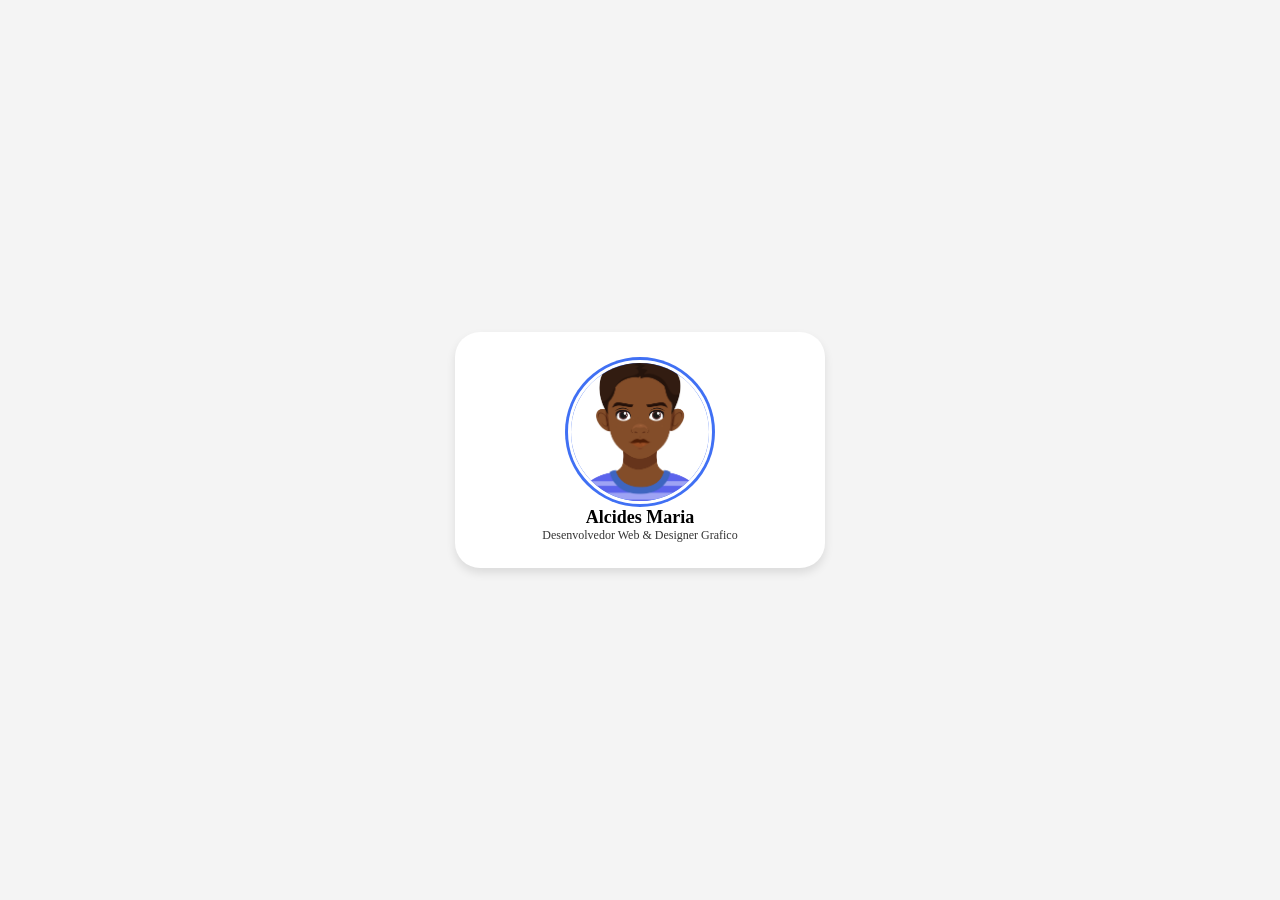
==== card-profile/index.html @ 70fa707d "Iniciando novo projeto" ====
<!DOCTYPE html>
<html lang="en">
<head>
    <meta charset="UTF-8">
    <meta name="viewport" content="width=device-width, initial-scale=1.0">
    <title>Profile Card</title>
    <link rel="stylesheet" href="style.css">
    <link href='https://unpkg.com/boxicons@2.1.4/css/boxicons.min.css' rel=""
</head>
<body>
    <div class="profile-card">
        <div class="image">
            <img class="profile-image" src="profile.jpg" alt="">
        </div>

        <div class="text-data">
            <span class="name">Alcides Maria</span>
            <span class="job">Desenvolvedor Web & Designer Grafico</span>
        </div>

        <div class="media">
            <div class="icon">
                <i class='bx bxl-facebook-circle' ></i>
            </div>
            <div class="icon">
                <i class='bx bxl-twitter' ></i>
            </div>
            <div class="icon">
                <i class='bx bxl-instagram' ></i>
            </div>
            <div class="icon">
                <i class='bx bxl-youtube' ></i>
        </div>
    </div>
</body>
</html>
---- card-profile/style.css ----
*{
    margin: 0;
    padding: 0;
    box-sizing: border-box;
    font-family: Poppins;
}
body{
    display: flex;
    height: 100vh;
    align-items: center;
    justify-content: center;
    background-color: #f4f4f4;
}
.profile-card{
    display: flex;
    flex-direction: column;
    align-items: center;
    max-width: 370px;
    width: 100%;
    border-radius: 25px;
    padding: 25px;
    background-color: #fff;
    box-shadow: 0px 5px 10px rgba(0, 0, 0, 0.1);
}

.image{ 
    display: flex;
    position: relative;
    width: 150px;
    height: 150px;
    padding: 3px;
    border-radius: 50%;
    background-color: #4070f4;
}
.image .profile-image{
    width: 100%;
    height: 100%;
    object-fit: cover;
    object-position: center;
    border-radius: 50%;
    border: 3px solid #fff;   
}

.profile-card .text-data{
    display: flex;
    flex-direction: column;
    align-items: center;
}
.text-data .name{
    font-size: 18px;
    font-weight: 600;
}
.text-data .job{
    font-size: 12px;
    font-weight: 300;
    color: #333;
}
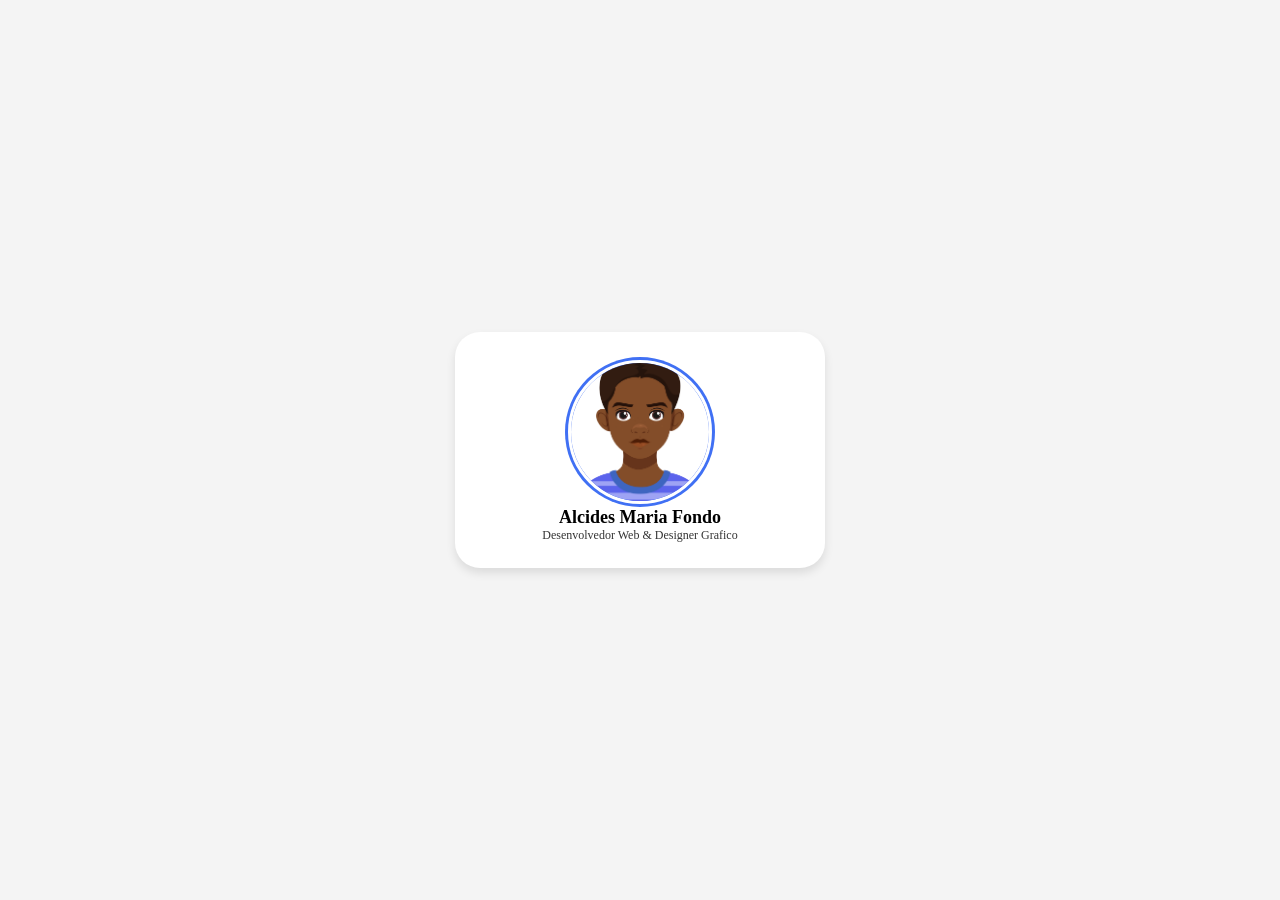
==== commit 8aca0603: "Testando uma alteracao" ====
--- a/card-profile/index.html
+++ b/card-profile/index.html
@@ -14,7 +14,7 @@
         </div>
 
         <div class="text-data">
-            <span class="name">Alcides Maria</span>
+            <span class="name">Alcides Maria Fondo</span>
             <span class="job">Desenvolvedor Web & Designer Grafico</span>
         </div>
 
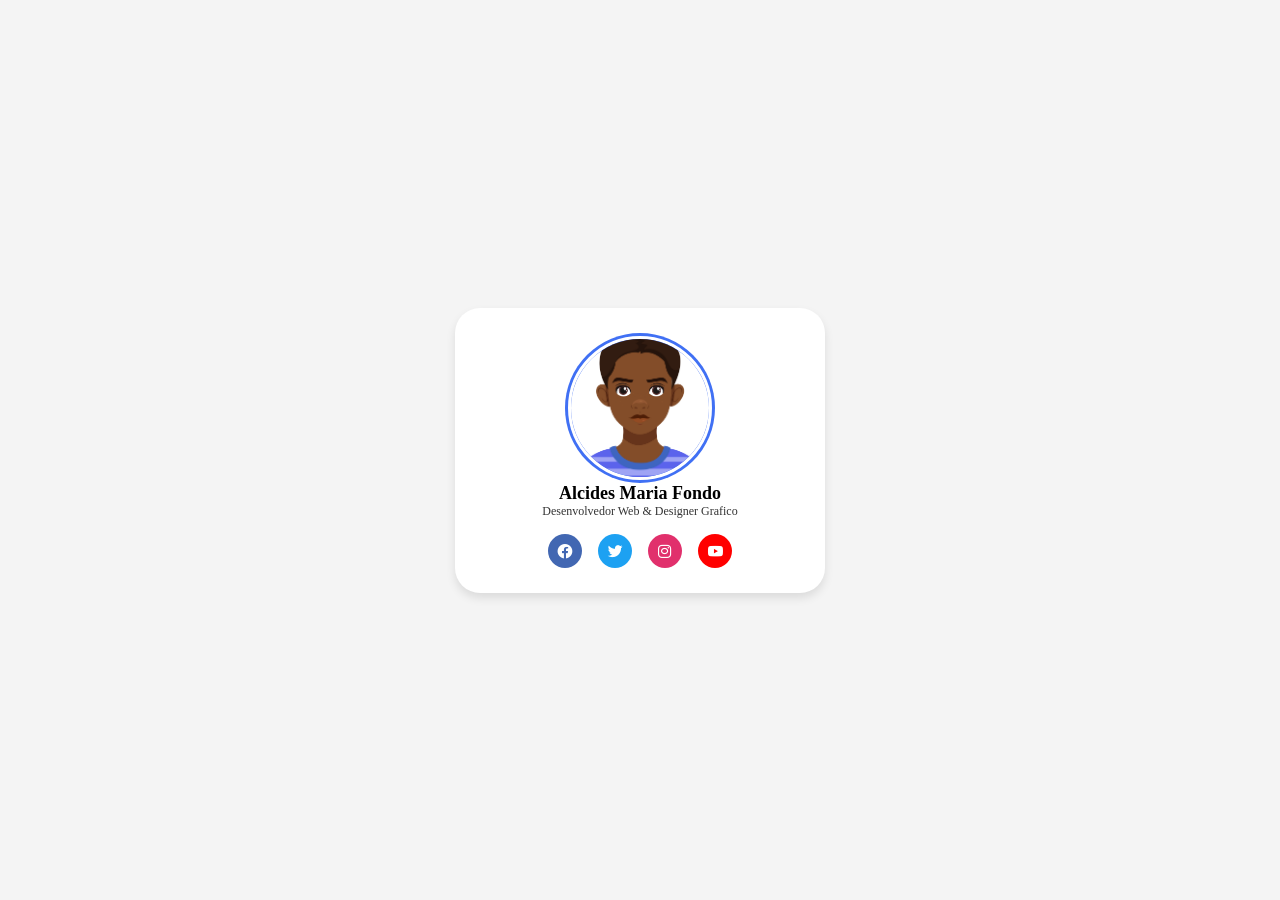
==== commit e76fbf4a: "Continuando o projeto" ====
--- a/card-profile/index.html
+++ b/card-profile/index.html
@@ -5,7 +5,9 @@
     <meta name="viewport" content="width=device-width, initial-scale=1.0">
     <title>Profile Card</title>
     <link rel="stylesheet" href="style.css">
-    <link href='https://unpkg.com/boxicons@2.1.4/css/boxicons.min.css' rel=""
+    
+    <link href='https://unpkg.com/boxicons@2.1.4/css/boxicons.min.css' rel='stylesheet'
+    />
 </head>
 <body>
     <div class="profile-card">
@@ -18,19 +20,20 @@
             <span class="job">Desenvolvedor Web & Designer Grafico</span>
         </div>
 
-        <div class="media">
-            <div class="icon">
+        <div class="media-buttons">
+            <a class="link" style="background: #4267b2 ;" href="#">
                 <i class='bx bxl-facebook-circle' ></i>
-            </div>
-            <div class="icon">
+            </a>
+            <a class="link" style="background: #1da1f2;" href="#">
                 <i class='bx bxl-twitter' ></i>
-            </div>
-            <div class="icon">
+            </a>
+            <a class="link" style="background: #e1306c;" href="#">
                 <i class='bx bxl-instagram' ></i>
-            </div>
-            <div class="icon">
-                <i class='bx bxl-youtube' ></i>
-        </div>
+            </a>
+            <a class="link" style="background: #ff0000;" href="#">
+                <i class='bx bxl-youtube'></i>
+            </a>
+            
     </div>
 </body>
 </html>
--- a/card-profile/style.css
+++ b/card-profile/style.css
@@ -54,4 +54,26 @@
     font-size: 12px;
     font-weight: 300;
     color: #333;
+}
+
+.profile-card .media-buttons{
+    display: flex;
+    align-items: center;
+    margin-top: 15px;
+}
+
+
+
+.media-buttons .link{
+    display: flex;
+    justify-content: center;
+    align-items: center;
+    text-decoration: none;
+    margin: 0px 8px ;
+    width: 34px;
+    height: 34px;
+    background-color:#4070f4;
+    border-radius: 50%;
+    font-size: 18px;
+    color: #fff;
 }
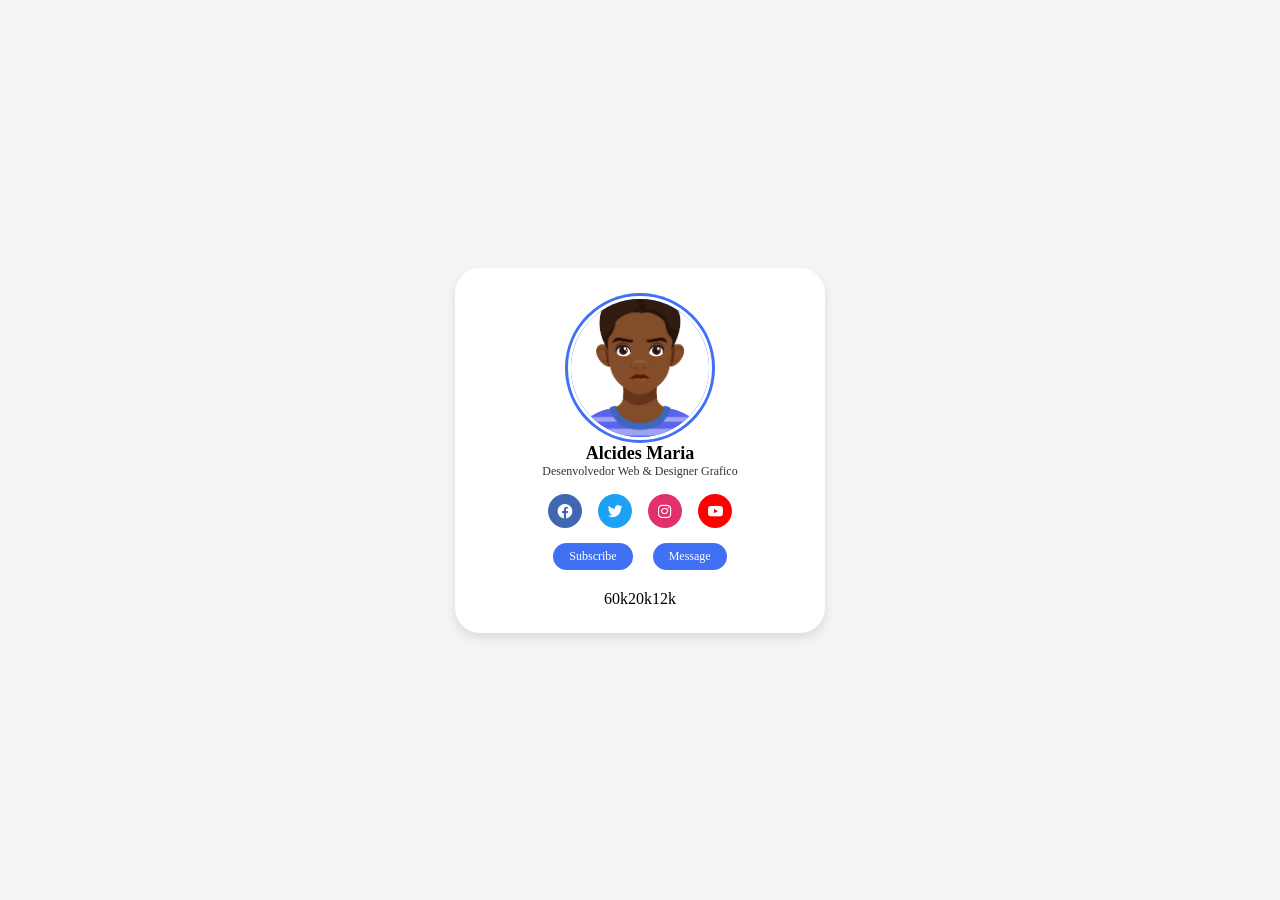
==== commit c5db612f: "Adicionando Buttons e Analytics" ====
--- a/card-profile/index.html
+++ b/card-profile/index.html
@@ -16,7 +16,7 @@
         </div>
 
         <div class="text-data">
-            <span class="name">Alcides Maria Fondo</span>
+            <span class="name">Alcides Maria</span>
             <span class="job">Desenvolvedor Web & Designer Grafico</span>
         </div>
 
@@ -33,6 +33,23 @@
             <a class="link" style="background: #ff0000;" href="#">
                 <i class='bx bxl-youtube'></i>
             </a>
+        </div>
+        <div class="buttons">
+            <button class="button">Subscribe</button>
+            <button class="button">Message</button>
+        </div>
+
+        <div class="analytics">
+            <div class="data">
+                <span class="class">60k</span>
+            </div>
+              <div class="data">
+                <span class="class">20k</span>
+            </div>
+              <div class="data">
+                <span class="class">12k</span>
+            </div>
+        </div>
             
     </div>
 </body>
--- a/card-profile/style.css
+++ b/card-profile/style.css
@@ -62,8 +62,6 @@
     margin-top: 15px;
 }
 
-
-
 .media-buttons .link{
     display: flex;
     justify-content: center;
@@ -76,4 +74,21 @@
     border-radius: 50%;
     font-size: 18px;
     color: #fff;
-}+}
+.buttons{
+    margin-top: 15px;
+}
+.button{
+    color: #fff;
+    font-size: 12px;
+    padding: 6px 16px;
+    border-radius: 22px;
+    margin: 0 8px;
+    border: none;
+    background-color:#4070f4 ;
+}
+
+.analytics{
+    margin-top: 20px;
+    display: flex;
+}
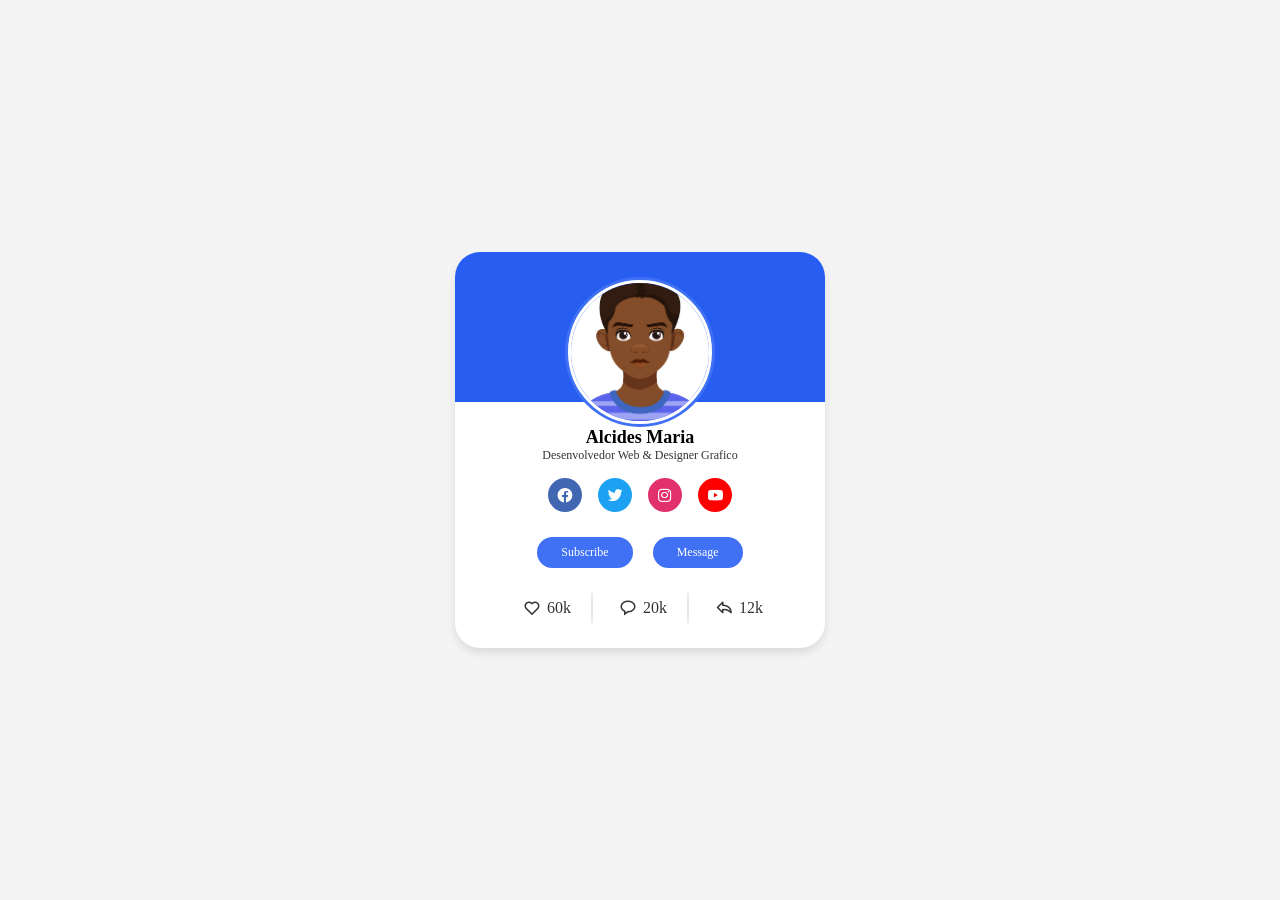
==== commit 32b58899: "Finalizando o Projeto Card Profile" ====
--- a/card-profile/index.html
+++ b/card-profile/index.html
@@ -41,12 +41,15 @@
 
         <div class="analytics">
             <div class="data">
+                <i class='bx bx-heart' ></i>
                 <span class="class">60k</span>
             </div>
               <div class="data">
+                <i class='bx bx-message-rounded'></i>
                 <span class="class">20k</span>
             </div>
               <div class="data">
+                <i class='bx bx-share'></i>
                 <span class="class">12k</span>
             </div>
         </div>
--- a/card-profile/style.css
+++ b/card-profile/style.css
@@ -12,6 +12,7 @@
     background-color: #f4f4f4;
 }
 .profile-card{
+    position: relative;
     display: flex;
     flex-direction: column;
     align-items: center;
@@ -21,6 +22,16 @@
     padding: 25px;
     background-color: #fff;
     box-shadow: 0px 5px 10px rgba(0, 0, 0, 0.1);
+}
+.profile-card::before{
+    content: " ";
+    position: absolute;
+    top: 0;
+    border-top-left-radius: 25px;
+    border-top-right-radius: 25px;
+    background-color: #275df1;
+    width: 100%;
+    height: 38%;
 }
 
 .image{ 
@@ -76,19 +87,41 @@
     color: #fff;
 }
 .buttons{
-    margin-top: 15px;
+    margin-top: 25px;
 }
 .button{
     color: #fff;
     font-size: 12px;
-    padding: 6px 16px;
+    padding: 8px 24px;
     border-radius: 22px;
     margin: 0 8px;
     border: none;
     background-color:#4070f4 ;
+    transition: 0.6s;
+    cursor: pointer;
+}
+.button:hover{
+    background-color: #275df1;
 }
 
 .analytics{
-    margin-top: 20px;
+    margin-top: 25px;
     display: flex;
+    align-items: center;
 }
+.data i{
+    font-size: 18px;
+    margin:  6px;
+}
+.analytics .data{
+    display: flex;
+    align-items: center;
+    color: #333;
+    padding: 0 20px;
+    border-right: 2px solid #e7e7e7;
+    
+}
+
+.data:last-child{
+    border-right: none;
+}
